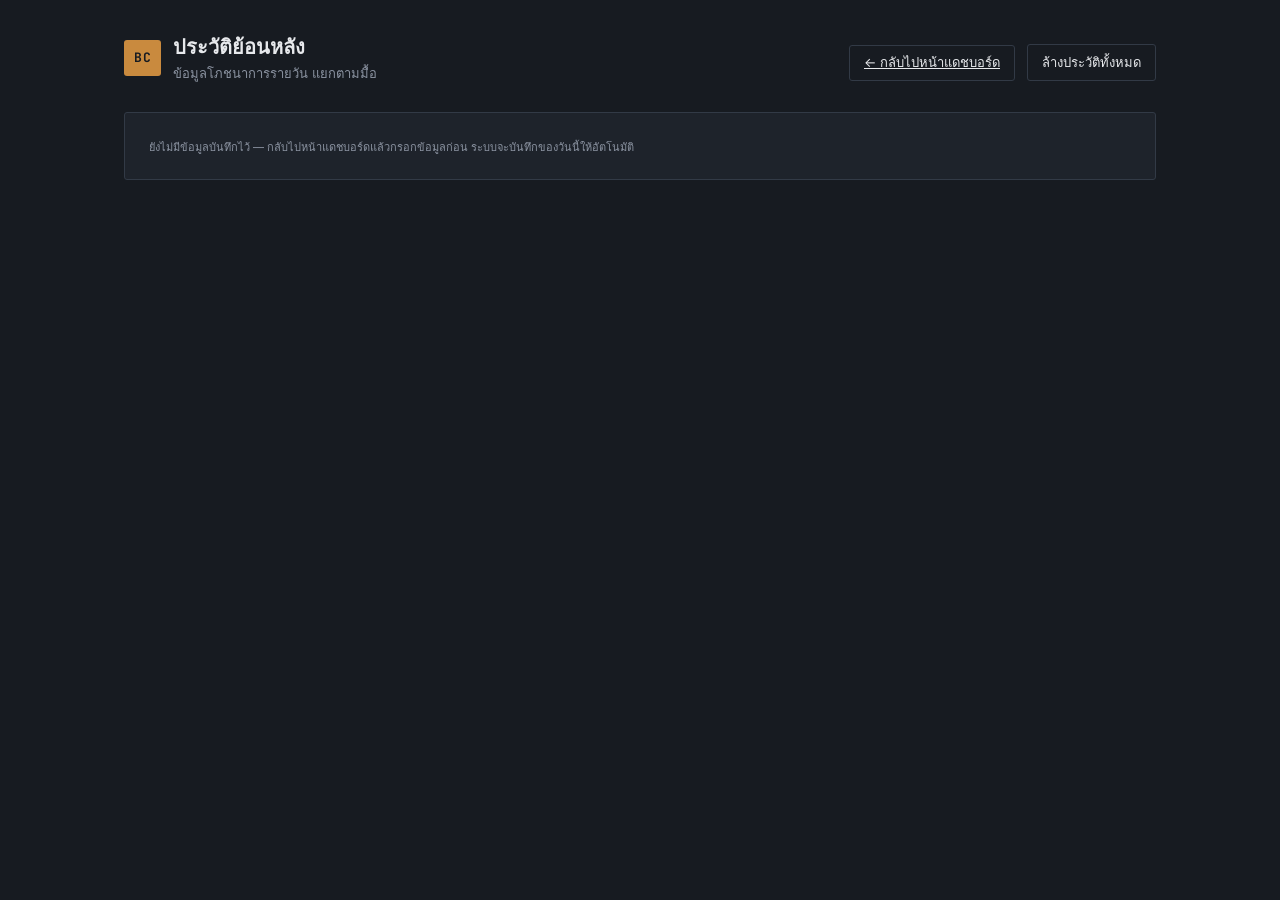
==== history.html @ 88d0fd09 "Split food log by meal (breakfast/lunch/dinner) and add a daily nutrition history page" ====
<!DOCTYPE html>
<html lang="th">
<head>
<meta charset="UTF-8">
<meta name="viewport" content="width=device-width, initial-scale=1.0">
<title>Bulk Console — ประวัติย้อนหลัง</title>
<link rel="preconnect" href="https://fonts.googleapis.com">
<link rel="preconnect" href="https://fonts.gstatic.com" crossorigin>
<link href="https://fonts.googleapis.com/css2?family=JetBrains+Mono:wght@400;500;700&family=Inter:wght@400;500;600;700&display=swap" rel="stylesheet">
<link rel="stylesheet" href="assets/style.css">
</head>
<body>

<div class="wrap">

  <header class="topbar">
    <div class="topbar__brand">
      <span class="topbar__mark">BC</span>
      <div>
        <h1>ประวัติย้อนหลัง</h1>
        <p>ข้อมูลโภชนาการรายวัน แยกตามมื้อ</p>
      </div>
    </div>
    <div class="topbar__actions">
      <a class="btn" href="index.html">← กลับไปหน้าแดชบอร์ด</a>
      <button class="btn" id="clearAllBtn" type="button">ล้างประวัติทั้งหมด</button>
    </div>
  </header>

  <div id="historyList"></div>

</div>

<script src="assets/history.js"></script>
</body>
</html>
---- assets/style.css ----
:root {
  --bg: #171B21;
  --panel: #1E232B;
  --panel-raised: #242A33;
  --border: #323A46;
  --text: #E7E9EC;
  --text-dim: #8B93A1;
  --amber: #C98A3E;
  --amber-dim: #7A552A;
  --teal: #3E8E82;
  --rust: #B4544A;
  --font-ui: 'Inter', sans-serif;
  --font-num: 'JetBrains Mono', monospace;
  --radius: 3px;
}

* { box-sizing: border-box; }

body {
  margin: 0;
  background: var(--bg);
  color: var(--text);
  font-family: var(--font-ui);
  line-height: 1.5;
}

.wrap {
  max-width: 1080px;
  margin: 0 auto;
  padding: 2rem 1.5rem 4rem;
}

/* ---------- Topbar ---------- */
.topbar {
  display: flex;
  align-items: center;
  justify-content: space-between;
  margin-bottom: 1.75rem;
  flex-wrap: wrap;
  gap: 1rem;
}
.topbar__brand { display: flex; align-items: center; gap: 12px; }
.topbar__mark {
  font-family: var(--font-num);
  font-weight: 700;
  font-size: 13px;
  color: var(--bg);
  background: var(--amber);
  padding: 8px 10px;
  border-radius: var(--radius);
  letter-spacing: 0.05em;
}
.topbar h1 { font-size: 20px; font-weight: 600; margin: 0; }
.topbar p { font-size: 13px; color: var(--text-dim); margin: 2px 0 0; }
.topbar__actions { display: flex; align-items: center; gap: 12px; flex-wrap: wrap; }
.topbar__status {
  font-family: var(--font-num);
  font-size: 12px;
  color: var(--teal);
  border: 1px solid var(--teal);
  border-radius: 999px;
  padding: 5px 14px;
  letter-spacing: 0.03em;
}

/* ---------- Gauges ---------- */
.gauges {
  display: grid;
  grid-template-columns: repeat(4, 1fr);
  gap: 12px;
  margin-bottom: 1.75rem;
}
.gauge {
  background: var(--panel);
  border: 1px solid var(--border);
  border-radius: var(--radius);
  padding: 1rem;
}
.gauge__label {
  font-size: 11px;
  text-transform: uppercase;
  letter-spacing: 0.06em;
  color: var(--text-dim);
  margin-bottom: 6px;
}
.gauge__value {
  font-family: var(--font-num);
  font-size: 22px;
  font-weight: 500;
  color: var(--amber);
}
.gauge__value small {
  font-size: 12px;
  color: var(--text-dim);
  font-weight: 400;
  margin-left: 4px;
}

/* ---------- Panels ---------- */
.grid {
  display: grid;
  grid-template-columns: 1fr 1.3fr;
  gap: 16px;
  margin-bottom: 16px;
}
.panel {
  background: var(--panel);
  border: 1px solid var(--border);
  border-radius: var(--radius);
  padding: 1.25rem 1.5rem 1.5rem;
}
.panel h2 {
  font-size: 14px;
  font-weight: 600;
  margin: 0 0 1rem;
  display: flex;
  align-items: center;
  gap: 8px;
}
.panel h2.mt { margin-top: 1.75rem; }
.eyebrow {
  font-family: var(--font-num);
  font-size: 11px;
  color: var(--amber);
  border: 1px solid var(--amber-dim);
  border-radius: var(--radius);
  padding: 1px 6px;
}

/* ---------- Fields ---------- */
.field { margin-bottom: 1rem; }
.field label {
  display: block;
  font-size: 12px;
  color: var(--text-dim);
  margin-bottom: 5px;
}
.field-grid {
  display: grid;
  grid-template-columns: 1fr 1fr;
  gap: 12px;
}
.field-grid--3 { grid-template-columns: 1fr 1fr 1fr; }
.hint { font-size: 11px; color: var(--text-dim); margin: 6px 0 0; }

input[type="number"], input[type="text"], select {
  width: 100%;
  background: var(--panel-raised);
  border: 1px solid var(--border);
  color: var(--text);
  font-family: var(--font-num);
  font-size: 13px;
  padding: 8px 10px;
  border-radius: var(--radius);
}
select { font-family: var(--font-ui); }
input:focus, select:focus {
  outline: none;
  border-color: var(--amber);
}
input[type="range"] {
  width: 100%;
  accent-color: var(--amber);
}
output { color: var(--amber); font-family: var(--font-num); }

/* ---------- Meal tabs ---------- */
.meal-tabs { display: flex; gap: 6px; margin-bottom: 1rem; }
.meal-tab {
  flex: 1;
  background: var(--panel-raised);
  border: 1px solid var(--border);
  color: var(--text-dim);
  font-family: var(--font-ui);
  font-size: 13px;
  font-weight: 500;
  padding: 8px 10px;
  border-radius: var(--radius);
  cursor: pointer;
}
.meal-tab.is-active {
  color: var(--bg);
  background: var(--amber);
  border-color: var(--amber);
}
.meal-subhead {
  font-size: 12px;
  font-weight: 600;
  color: var(--text-dim);
  margin: 1rem 0 0.75rem;
  text-transform: uppercase;
  letter-spacing: 0.04em;
}
.meal-subtotal {
  font-size: 12px;
  color: var(--text-dim);
  margin: 10px 0 0;
}
.meal-subtotal b { font-family: var(--font-num); color: var(--amber); font-weight: 500; }
.dim { color: var(--text-dim); font-weight: 400; font-size: 11px; }

.meal-breakdown-title {
  font-size: 12px;
  font-weight: 600;
  color: var(--text-dim);
  text-transform: uppercase;
  letter-spacing: 0.04em;
  margin: 1.5rem 0 0.75rem;
}
.meal-breakdown { display: grid; grid-template-columns: repeat(3, 1fr); gap: 12px; }
.meal-breakdown__row {
  background: var(--panel-raised);
  border: 1px solid var(--border);
  border-radius: var(--radius);
  padding: 10px 12px;
  text-align: center;
}
.meal-breakdown__row span { display: block; font-size: 11px; color: var(--text-dim); margin-bottom: 4px; }
.meal-breakdown__row b { font-family: var(--font-num); font-size: 14px; color: var(--amber); font-weight: 500; }

/* ---------- Food table ---------- */
.food-table { width: 100%; border-collapse: collapse; font-size: 13px; }
.food-table th {
  text-align: left;
  font-size: 11px;
  text-transform: uppercase;
  letter-spacing: 0.04em;
  color: var(--text-dim);
  font-weight: 500;
  padding: 6px 4px;
  border-bottom: 1px solid var(--border);
}
.food-table td { padding: 6px 4px; border-bottom: 1px solid var(--border); }
.food-table td select, .food-table td input {
  padding: 6px 8px;
  font-size: 12px;
}
.food-table td.num { font-family: var(--font-num); color: var(--text-dim); text-align: right; }

.btn {
  margin-top: 10px;
  background: transparent;
  border: 1px solid var(--border);
  color: var(--text);
  font-family: var(--font-ui);
  font-size: 13px;
  padding: 7px 14px;
  border-radius: var(--radius);
  cursor: pointer;
}
.btn:hover { border-color: var(--amber); color: var(--amber); }

.search-results { display: flex; flex-direction: column; gap: 8px; margin-top: 10px; }
.search-result {
  display: flex;
  align-items: center;
  justify-content: space-between;
  gap: 12px;
  background: var(--panel-raised);
  border: 1px solid var(--border);
  border-radius: var(--radius);
  padding: 8px 12px;
}
.search-result__name { font-size: 13px; }
.search-result__macro { font-family: var(--font-num); font-size: 11px; color: var(--text-dim); margin-top: 2px; }
.btn--small { padding: 5px 10px; font-size: 12px; flex-shrink: 0; }

.metric-mini__value {
  font-family: var(--font-num);
  font-size: 13px;
  color: var(--teal);
  padding: 8px 0;
}

/* ---------- Summary / donut ---------- */
.panel--summary { grid-column: 1 / -1; }
.summary-grid {
  display: grid;
  grid-template-columns: 160px 1fr;
  gap: 2rem;
  align-items: center;
}
.donut-wrap { position: relative; width: 120px; height: 120px; }
.donut-wrap svg circle { transition: stroke-dasharray 0.2s ease; }
.donut-center {
  position: absolute;
  inset: 0;
  display: flex;
  flex-direction: column;
  align-items: center;
  justify-content: center;
}
.donut-center span {
  font-family: var(--font-num);
  font-size: 20px;
  font-weight: 500;
}
.donut-center small { font-size: 10px; color: var(--text-dim); }

.legend__row {
  display: flex;
  justify-content: space-between;
  font-size: 13px;
  padding: 6px 0;
  border-bottom: 1px solid var(--border);
}
.legend__row b { font-family: var(--font-num); font-weight: 500; }
.legend__row--divider { border-bottom: none; padding: 2px 0; }
.legend__row--highlight { color: var(--amber); }
.legend__row--highlight b { color: var(--amber); }

.dot { display: inline-block; width: 9px; height: 9px; border-radius: 50%; margin-right: 8px; }
.dot--protein { background: var(--amber); }
.dot--fat { background: var(--rust); }
.dot--carb { background: var(--teal); }

.foot {
  margin-top: 2rem;
  font-size: 11px;
  color: var(--text-dim);
  text-align: center;
}

/* ---------- History page ---------- */
.day-card { margin-bottom: 14px; }
.day-card__header {
  display: flex;
  align-items: flex-start;
  justify-content: space-between;
  gap: 12px;
  flex-wrap: wrap;
}
.day-card__date { font-size: 15px; font-weight: 600; margin: 0 0 4px; }
.day-card__totals { font-size: 13px; color: var(--text-dim); margin: 0; }
.day-card__totals b { font-family: var(--font-num); font-weight: 500; }
.history-meals {
  display: grid;
  grid-template-columns: repeat(3, 1fr);
  gap: 12px;
  margin-top: 1rem;
}
.history-meal {
  background: var(--panel-raised);
  border: 1px solid var(--border);
  border-radius: var(--radius);
  padding: 10px 12px;
  text-align: center;
}
.history-meal__label { display: block; font-size: 11px; color: var(--text-dim); margin-bottom: 4px; }
.history-meal b { display: block; font-family: var(--font-num); font-size: 14px; color: var(--amber); font-weight: 500; }
.history-meal small { display: block; font-family: var(--font-num); font-size: 11px; color: var(--text-dim); margin-top: 2px; }

@media (max-width: 720px) {
  .gauges { grid-template-columns: repeat(2, 1fr); }
  .grid { grid-template-columns: 1fr; }
  .summary-grid { grid-template-columns: 1fr; justify-items: center; }
  .meal-breakdown { grid-template-columns: 1fr; }
  .history-meals { grid-template-columns: 1fr; }
}
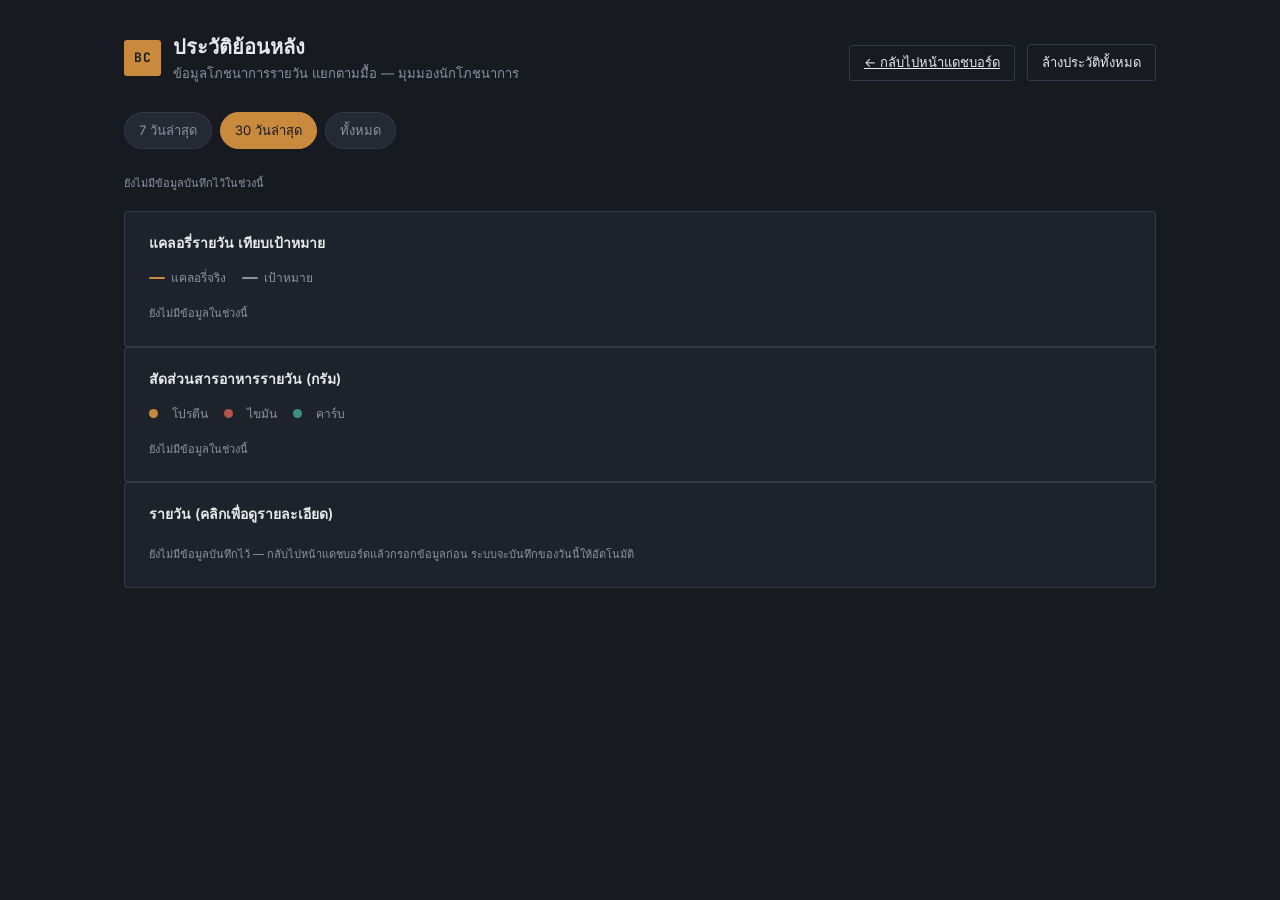
==== commit c0eb724b: "Turn history page into an interactive dashboard with charts and a day-detail popup" ====
--- a/history.html
+++ b/history.html
@@ -18,7 +18,7 @@
       <span class="topbar__mark">BC</span>
       <div>
         <h1>ประวัติย้อนหลัง</h1>
-        <p>ข้อมูลโภชนาการรายวัน แยกตามมื้อ</p>
+        <p>ข้อมูลโภชนาการรายวัน แยกตามมื้อ — มุมมองนักโภชนาการ</p>
       </div>
     </div>
     <div class="topbar__actions">
@@ -27,9 +27,46 @@
     </div>
   </header>
 
-  <div id="historyList"></div>
+  <div class="filter-row" id="filterRow">
+    <button class="filter-btn" data-range="7" type="button">7 วันล่าสุด</button>
+    <button class="filter-btn is-active" data-range="30" type="button">30 วันล่าสุด</button>
+    <button class="filter-btn" data-range="all" type="button">ทั้งหมด</button>
+  </div>
+
+  <section class="kpi-row" id="kpiRow"></section>
+
+  <section class="panel">
+    <h2 class="chart-title">แคลอรี่รายวัน เทียบเป้าหมาย</h2>
+    <div class="chart-legend" id="trendLegend"></div>
+    <div class="chart-scroll">
+      <div class="chart-container" id="trendChart"></div>
+    </div>
+  </section>
+
+  <section class="panel">
+    <h2 class="chart-title">สัดส่วนสารอาหารรายวัน (กรัม)</h2>
+    <div class="chart-legend">
+      <span class="legend-key"><span class="dot dot--protein"></span>โปรตีน</span>
+      <span class="legend-key"><span class="dot dot--fat"></span>ไขมัน</span>
+      <span class="legend-key"><span class="dot dot--carb"></span>คาร์บ</span>
+    </div>
+    <div class="chart-scroll">
+      <div class="chart-container" id="macroChart"></div>
+    </div>
+  </section>
+
+  <section class="panel">
+    <h2 class="chart-title">รายวัน (คลิกเพื่อดูรายละเอียด)</h2>
+    <div id="dayList" class="day-list"></div>
+  </section>
 
 </div>
+
+<dialog id="dayModal" class="day-modal">
+  <div class="day-modal__inner" id="dayModalBody"></div>
+</dialog>
+
+<div class="tooltip" id="chartTooltip" hidden></div>
 
 <script src="assets/history.js"></script>
 </body>
--- a/assets/style.css
+++ b/assets/style.css
@@ -236,6 +236,17 @@
   font-size: 12px;
 }
 .food-table td.num { font-family: var(--font-num); color: var(--text-dim); text-align: right; }
+.food-table td.row-action { white-space: nowrap; }
+.food-table select:disabled, .food-table input:disabled {
+  opacity: 0.7;
+  cursor: not-allowed;
+}
+.row--unsaved .foodP, .row--unsaved .foodF, .row--unsaved .foodC {
+  opacity: 0.55;
+  font-style: italic;
+}
+.row--saved { background: rgba(62, 142, 130, 0.08); }
+.row--saved .row-save { border-color: var(--teal); color: var(--teal); }
 
 .btn {
   margin-top: 10px;
@@ -322,17 +333,138 @@
 }
 
 /* ---------- History page ---------- */
-.day-card { margin-bottom: 14px; }
-.day-card__header {
-  display: flex;
-  align-items: flex-start;
-  justify-content: space-between;
+.filter-row { display: flex; gap: 8px; margin-bottom: 1.25rem; }
+.filter-btn {
+  background: var(--panel-raised);
+  border: 1px solid var(--border);
+  color: var(--text-dim);
+  font-family: var(--font-ui);
+  font-size: 13px;
+  padding: 7px 14px;
+  border-radius: 999px;
+  cursor: pointer;
+}
+.filter-btn.is-active { color: var(--bg); background: var(--amber); border-color: var(--amber); }
+
+.kpi-row {
+  display: grid;
+  grid-template-columns: repeat(4, 1fr);
   gap: 12px;
-  flex-wrap: wrap;
-}
-.day-card__date { font-size: 15px; font-weight: 600; margin: 0 0 4px; }
-.day-card__totals { font-size: 13px; color: var(--text-dim); margin: 0; }
-.day-card__totals b { font-family: var(--font-num); font-weight: 500; }
+  margin-bottom: 1.25rem;
+}
+.kpi-tile {
+  background: var(--panel);
+  border: 1px solid var(--border);
+  border-radius: var(--radius);
+  padding: 1rem;
+  display: flex;
+  flex-direction: column;
+  gap: 4px;
+}
+.kpi-tile__label { font-size: 11px; text-transform: uppercase; letter-spacing: 0.05em; color: var(--text-dim); }
+.kpi-tile__value { font-family: var(--font-num); font-size: 22px; font-weight: 500; color: var(--amber); }
+.kpi-tile__value small { font-size: 12px; color: var(--text-dim); font-weight: 400; margin-left: 2px; }
+.kpi-tile__sub { font-size: 11px; color: var(--text-dim); font-family: var(--font-num); }
+
+.chart-title { font-size: 14px; font-weight: 600; margin: 0 0 0.75rem; }
+.chart-legend { display: flex; gap: 16px; margin-bottom: 0.75rem; flex-wrap: wrap; }
+.legend-key { display: flex; align-items: center; gap: 6px; font-size: 12px; color: var(--text-dim); }
+.line-key { display: inline-block; width: 16px; height: 2px; border-radius: 1px; }
+.line-key--actual { background: var(--amber); }
+.line-key--target { background: var(--text-dim); }
+
+.chart-scroll { overflow-x: auto; }
+.chart-container { min-width: 100%; }
+.chart-svg { display: block; font-family: var(--font-num); }
+.chart-grid { stroke: var(--border); stroke-width: 1; }
+.chart-tick { fill: var(--text-dim); font-size: 10px; }
+.chart-line { stroke-width: 2; }
+.chart-line--actual { stroke: var(--amber); }
+.chart-line--target { stroke: var(--text-dim); }
+.chart-area { fill: var(--amber); opacity: 0.1; }
+.chart-dot { fill: var(--amber); stroke: var(--panel); stroke-width: 2; }
+.chart-endlabel { fill: var(--amber); font-size: 11px; font-weight: 500; }
+.chart-crosshair { stroke: var(--border); stroke-width: 1; }
+
+.bar--protein { fill: var(--amber); }
+.bar--fat { fill: var(--rust); }
+.bar--carb { fill: var(--teal); }
+.bar.is-hover { opacity: 0.75; }
+.bar-hit { cursor: pointer; }
+
+.tooltip {
+  position: fixed;
+  z-index: 50;
+  background: var(--panel-raised);
+  border: 1px solid var(--border);
+  border-radius: var(--radius);
+  padding: 10px 12px;
+  font-size: 12px;
+  pointer-events: none;
+  box-shadow: 0 8px 24px rgba(0, 0, 0, 0.4);
+}
+.tooltip__title { font-weight: 600; margin-bottom: 6px; }
+.tooltip__row { display: flex; justify-content: space-between; gap: 16px; padding: 2px 0; }
+.tooltip__row b { font-family: var(--font-num); font-weight: 500; }
+
+.day-list { display: flex; flex-direction: column; gap: 8px; }
+.day-row {
+  display: flex;
+  align-items: center;
+  gap: 16px;
+  background: var(--panel-raised);
+  border: 1px solid var(--border);
+  border-radius: var(--radius);
+  padding: 10px 14px;
+  cursor: pointer;
+  font-family: var(--font-ui);
+  color: var(--text);
+  text-align: left;
+  width: 100%;
+}
+.day-row:hover { border-color: var(--amber); }
+.day-row__date { flex: 1; font-size: 13px; }
+.day-row__kcal { font-family: var(--font-num); font-size: 13px; font-weight: 500; }
+.day-row__protein { font-family: var(--font-num); font-size: 12px; color: var(--text-dim); width: 90px; text-align: right; }
+.day-row__arrow { color: var(--text-dim); font-size: 16px; }
+
+.day-modal {
+  background: var(--panel);
+  color: var(--text);
+  border: 1px solid var(--border);
+  border-radius: var(--radius);
+  padding: 0;
+  width: min(640px, 92vw);
+  max-height: 85vh;
+  overflow-y: auto;
+}
+.day-modal::backdrop { background: rgba(0, 0, 0, 0.6); }
+.day-modal__inner { padding: 1.5rem; }
+.day-modal__header { display: flex; align-items: center; justify-content: space-between; margin-bottom: 1.25rem; }
+.day-modal__header h2 { font-size: 16px; font-weight: 600; margin: 0; }
+.modal-close {
+  background: transparent;
+  border: 1px solid var(--border);
+  color: var(--text-dim);
+  width: 28px;
+  height: 28px;
+  border-radius: var(--radius);
+  font-size: 16px;
+  line-height: 1;
+  cursor: pointer;
+}
+.modal-close:hover { color: var(--amber); border-color: var(--amber); }
+.day-modal__summary {
+  display: grid;
+  grid-template-columns: 140px 1fr;
+  gap: 1.5rem;
+  align-items: center;
+  margin-bottom: 1.5rem;
+}
+.donut-wrap--sm { width: 100px; height: 100px; }
+.insights-list { margin: 0; padding-left: 1.1rem; font-size: 13px; line-height: 1.7; }
+.insights-list li { margin-bottom: 4px; }
+
 .history-meals {
   display: grid;
   grid-template-columns: repeat(3, 1fr);
